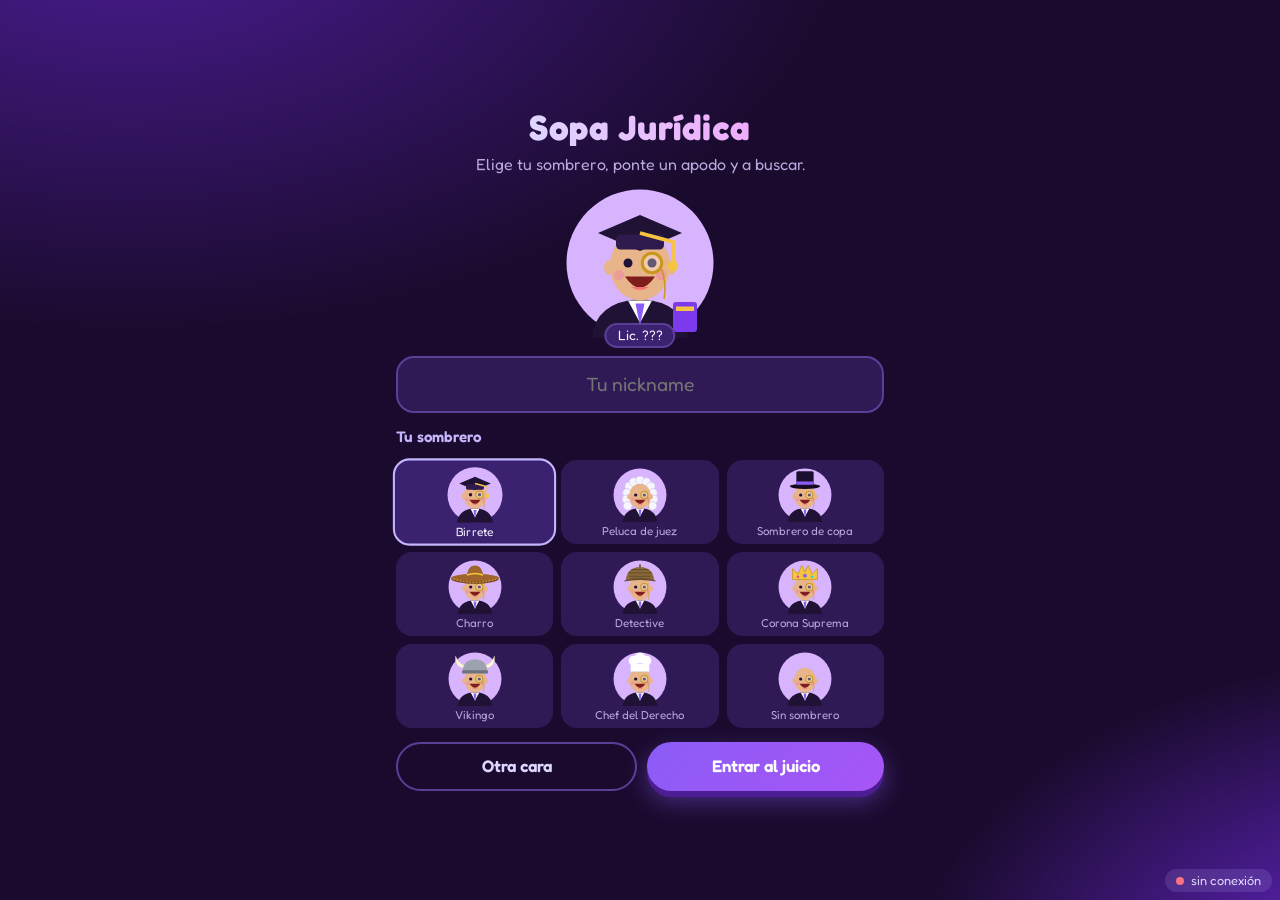
==== index.html @ 1018a644 "Add files via upload" ====
<!doctype html>
<html lang="es">
<head>
<meta charset="utf-8">
<meta name="viewport" content="width=device-width,initial-scale=1,maximum-scale=1,user-scalable=no">
<meta name="theme-color" content="#1A0B2E">
<title>Sopa Jurídica</title>
<link rel="preconnect" href="https://fonts.googleapis.com">
<link href="https://fonts.googleapis.com/css2?family=Fredoka:wght@400;500;600;700&display=swap" rel="stylesheet">
<link rel="stylesheet" href="style.css">
<style>
.screen{min-height:100dvh;display:none;flex-direction:column;align-items:center;padding:16px}
.screen.on{display:flex}
/* login */
#login{justify-content:center;gap:14px;max-width:520px;margin:0 auto}
#login h1{font-size:2.2rem;text-align:center;line-height:1.05}
#login .sub{color:var(--muted);text-align:center;margin-top:-6px}
.preview{position:relative;animation:bob 2.4s ease-in-out infinite}
.preview .badge{position:absolute;bottom:-6px;left:50%;transform:translateX(-50%);background:var(--card2);border:2px solid var(--line);padding:.15rem .7rem;border-radius:999px;font-size:.85rem;white-space:nowrap}
.field{width:100%;background:var(--card);border:2px solid var(--line);border-radius:18px;padding:.9rem 1.1rem;color:var(--txt);font-size:1.2rem;outline:none;text-align:center}
.field:focus{border-color:var(--lila)}
.label{align-self:flex-start;color:var(--lila);font-weight:600;font-size:.95rem}
.hats{display:grid;grid-template-columns:repeat(3,1fr);gap:8px;width:100%}
.hat{background:var(--card);border:2px solid transparent;border-radius:16px;padding:6px 4px 4px;color:var(--muted);font-size:.72rem;display:flex;flex-direction:column;align-items:center;gap:2px;transition:transform .15s}
.hat.sel{border-color:var(--lila);background:var(--card2);color:var(--txt);transform:scale(1.04)}
.row{display:flex;gap:10px;width:100%}
.row .btn{flex:1}
/* juego */
#game{padding:10px 10px 24px;gap:10px;max-width:560px;margin:0 auto}
.top{width:100%;display:flex;align-items:center;gap:10px;background:var(--card);border-radius:18px;padding:8px 12px}
.top .who{flex:1;min-width:0}
.top .nick{font-weight:600;white-space:nowrap;overflow:hidden;text-overflow:ellipsis}
.bar{height:8px;background:rgba(255,255,255,.1);border-radius:9px;overflow:hidden;margin-top:4px}
.bar i{display:block;height:100%;width:0;background:linear-gradient(90deg,var(--morado),var(--rosa));transition:width .5s}
.clock{font-variant-numeric:tabular-nums;font-weight:600;color:var(--lila2)}
.board{position:relative;width:100%;touch-action:none;user-select:none;-webkit-user-select:none;background:linear-gradient(160deg,#3B2270,#2A1250);border-radius:20px;padding:8px;box-shadow:inset 0 0 0 2px var(--line),0 12px 30px rgba(0,0,0,.35)}
.grid{display:grid;gap:3px}
.cell{aspect-ratio:1;display:flex;align-items:center;justify-content:center;font-weight:600;border-radius:8px;background:rgba(221,214,254,.08);color:var(--lila2);font-size:clamp(.85rem,4.3vw,1.5rem);transition:background .15s,transform .15s,color .15s}
.cell.sel{background:var(--lila);color:#2E1065;transform:scale(1.08)}
.cell.found{color:#fff}
.board.bad{animation:shake .45s}
.board.bad .cell.sel{background:var(--err);color:#fff}
.words{display:flex;flex-wrap:wrap;gap:8px;justify-content:center;width:100%}
.word{background:var(--card);border:2px solid var(--line);padding:.35rem .8rem;border-radius:999px;font-weight:600;letter-spacing:1px;transition:all .5s cubic-bezier(.3,1.6,.5,1)}
.word.got{text-decoration:line-through;opacity:.45;transform:scale(.88);border-color:var(--ok);background:rgba(52,211,153,.15)}
.word.flash{transform:scale(1.3);background:var(--ok);color:#06281c;opacity:1;text-decoration:none}
.toast{position:fixed;left:50%;top:42%;font-size:clamp(1.8rem,9vw,3.4rem);font-weight:700;width:92vw;text-align:center;line-height:1.05;pointer-events:none;z-index:50;text-shadow:0 4px 0 #4C1D95,0 0 30px rgba(240,171,252,.8);animation:floatUp 1.4s ease-out forwards}
.toast.bad{color:var(--err);text-shadow:0 4px 0 #4c0519}
.toast.good{color:#fff}
canvas#fx{position:fixed;inset:0;pointer-events:none;z-index:40}
#finish{position:fixed;inset:0;background:rgba(26,11,46,.88);display:none;align-items:center;justify-content:center;z-index:60;padding:16px;backdrop-filter:blur(4px)}
#finish.on{display:flex}
.fcard{background:var(--card);border:2px solid var(--line);border-radius:26px;padding:24px;text-align:center;max-width:380px;width:100%;animation:pop .6s}
.fcard h2{font-size:2rem;margin:8px 0}
.fcard p{color:var(--muted)}
.net{position:fixed;bottom:8px;right:8px;z-index:30}
</style>
</head>
<body>
<section id="login" class="screen on">
  <h1 class="title">Sopa Jurídica</h1>
  <p class="sub">Elige tu sombrero, ponte un apodo y a buscar.</p>
  <div class="preview"><div id="pv"></div><div class="badge" id="pvTitle">Lic.</div></div>
  <input id="nick" class="field" maxlength="16" placeholder="Tu nickname" autocomplete="off">
  <div class="label">Tu sombrero</div>
  <div class="hats" id="hats"></div>
  <div class="row">
    <button class="btn ghost" id="shuffle" type="button">Otra cara</button>
    <button class="btn" id="go" type="button">Entrar al juicio</button>
  </div>
</section>

<section id="game" class="screen">
  <div class="top">
    <div id="meAv"></div>
    <div class="who"><div class="nick" id="meNick"></div><div class="bar"><i id="prog"></i></div></div>
    <div class="clock" id="clock">0:00</div>
  </div>
  <div class="board" id="board"><div class="grid" id="grid"></div></div>
  <div class="words" id="words"></div>
</section>

<div id="finish"><div class="fcard">
  <div id="finAv"></div>
  <h2 class="title">¡Caso cerrado!</h2>
  <p id="finTxt"></p>
  <button class="btn" style="margin-top:16px" onclick="document.getElementById('finish').classList.remove('on')">Ver mi sopa</button>
</div></div>
<canvas id="fx"></canvas>
<div class="net pill"><span class="dot" id="netDot"></span><span id="netTxt">conectando</span></div>

<script src="mqtt.min.js"></script>
<script src="common.js"></script>
<script>
const $ = id => document.getElementById(id);
const GOOD = [['¡Bien hecho!','happy'],['¡Súper!','hype'],['¡Buen movimiento!','happy'],['¡Excelente!','hype'],['¡Objeción aceptada!','happy'],['¡Así se litiga!','hype'],['¡Genial!','hype'],['¡Impecable!','happy']];
const BAD = [['¡Ups!','sad'],['Objeción denegada','sad'],['Casi...','calm'],['Uy, no','sad'],['Inténtalo otra vez','calm']];

/* ---------- estado ---------- */
let me = SJ.store.get('me') || { id: 'p' + Math.random().toString(36).slice(2, 10) };
let look = me.look || SJ.randomLook(me.id + Date.now());
let config = null, puzzle = null, found = new Set(), startTime = 0, finished = false, timerId = null, client = null, joined = false;

/* ---------- login ---------- */
function renderPreview() {
  $('pv').innerHTML = SJ.avatarSVG(look, 150);
  $('pvTitle').textContent = look.title + ' ' + ($('nick').value.trim() || '???');
  $('hats').innerHTML = SJ.HATS.map(h => `<button type="button" class="hat ${h.id === look.hat ? 'sel' : ''}" data-h="${h.id}">${SJ.avatarSVG({ ...look, hat: h.id, prop: '' }, 54)}<span>${h.name}</span></button>`).join('');
}
$('hats').addEventListener('click', e => { const b = e.target.closest('.hat'); if (!b) return; look.hat = b.dataset.h; SJ.sfx.tick(); renderPreview(); });
$('shuffle').onclick = () => { const h = look.hat; look = SJ.randomLook(Math.random()); look.hat = h; SJ.sfx.tick(); renderPreview(); };
$('nick').addEventListener('input', () => { $('pvTitle').textContent = look.title + ' ' + ($('nick').value.trim() || '???'); });
if (me.nick) $('nick').value = me.nick;
renderPreview();

$('go').onclick = () => {
  const nick = $('nick').value.trim().replace(/\s+/g, ' ');
  if (nick.length < 2) { $('nick').focus(); $('nick').animate([{ transform: 'translateX(-8px)' }, { transform: 'translateX(8px)' }, { transform: 'none' }], 300); SJ.sfx.error(); return; }
  me.nick = nick; me.look = look; SJ.store.set('me', me);
  SJ.sfx.join(); SJ.say('¡Bienvenido, ' + nick + '!', 'happy');
  joined = true;
  $('login').classList.remove('on'); $('game').classList.add('on');
  $('meAv').innerHTML = SJ.avatarSVG(look, 46);
  $('meNick').textContent = look.title + ' ' + nick;
  if (!config) config = { round: 'default', words: SJ.DEFAULT_WORDS };
  startRound(true);
};

/* ---------- juego ---------- */
function startRound(resume) {
  const saved = SJ.store.get('progress');
  puzzle = SJ.buildPuzzle(config.words, me.id + '|' + me.nick + '|' + config.round);
  found = new Set(); finished = false; startTime = Date.now();
  if (resume && saved && saved.round === config.round && saved.nick === me.nick) {
    saved.found.forEach(w => puzzle.words.includes(w) && found.add(w));
    startTime = saved.start || startTime;
  }
  drawGrid(); drawWords(); updateProgress(); publish();
  clearInterval(timerId); timerId = setInterval(tickClock, 500); tickClock();
  if (found.size === puzzle.words.length) finished = true;
}
function tickClock() {
  if (finished) return;
  const s = Math.floor((Date.now() - startTime) / 1000);
  $('clock').textContent = Math.floor(s / 60) + ':' + String(s % 60).padStart(2, '0');
}
const HUES = [270, 300, 330, 200, 160, 40, 250, 285, 315, 190, 140, 20];
function drawGrid() {
  const g = $('grid');
  g.style.gridTemplateColumns = `repeat(${puzzle.size},1fr)`;
  let html = '';
  for (let r = 0; r < puzzle.size; r++) for (let c = 0; c < puzzle.size; c++) html += `<div class="cell" data-r="${r}" data-c="${c}">${puzzle.grid[r][c]}</div>`;
  g.innerHTML = html;
  puzzle.placed.forEach(p => { if (found.has(p.word)) paintFound(p); });
}
function cellEl(r, c) { return $('grid').children[r * puzzle.size + c]; }
function paintFound(p) {
  const hue = HUES[puzzle.words.indexOf(p.word) % HUES.length];
  p.cells.forEach(([r, c]) => { const el = cellEl(r, c); el.classList.add('found'); el.style.background = `hsl(${hue} 70% 55% / .85)`; });
}
function drawWords() {
  $('words').innerHTML = puzzle.words.map(w => `<span class="word ${found.has(w) ? 'got' : ''}" data-w="${w}">${w}</span>`).join('');
}
function updateProgress() { $('prog').style.width = (found.size / puzzle.words.length * 100) + '%'; }

/* ---------- arrastre ---------- */
let sel = null;
function cellFromPoint(x, y) {
  const rect = $('grid').getBoundingClientRect();
  const c = Math.floor((x - rect.left) / rect.width * puzzle.size);
  const r = Math.floor((y - rect.top) / rect.height * puzzle.size);
  if (r < 0 || c < 0 || r >= puzzle.size || c >= puzzle.size) return null;
  return [r, c];
}
function lineCells(a, b) {
  let dr = b[0] - a[0], dc = b[1] - a[1];
  const len = Math.max(Math.abs(dr), Math.abs(dc));
  if (len === 0) return [a];
  // ajusta a una de las 8 direcciones
  const ang = Math.atan2(dr, dc), step = Math.round(ang / (Math.PI / 4));
  const sr = Math.round(Math.sin(step * Math.PI / 4)), sc = Math.round(Math.cos(step * Math.PI / 4));
  const out = [];
  for (let i = 0; i <= len; i++) {
    const r = a[0] + sr * i, c = a[1] + sc * i;
    if (r < 0 || c < 0 || r >= puzzle.size || c >= puzzle.size) break;
    out.push([r, c]);
  }
  return out;
}
function showSel(cells) {
  document.querySelectorAll('.cell.sel').forEach(e => e.classList.remove('sel'));
  cells.forEach(([r, c]) => cellEl(r, c).classList.add('sel'));
}
const boardEl = $('board');
boardEl.addEventListener('pointerdown', e => {
  if (!puzzle) return;
  const cell = cellFromPoint(e.clientX, e.clientY); if (!cell) return;
  boardEl.setPointerCapture(e.pointerId);
  sel = { start: cell, cells: [cell] }; showSel(sel.cells); SJ.sfx.tick();
});
boardEl.addEventListener('pointermove', e => {
  if (!sel) return;
  const cell = cellFromPoint(e.clientX, e.clientY); if (!cell) return;
  const cells = lineCells(sel.start, cell);
  if (cells.length !== sel.cells.length) SJ.sfx.tick();
  sel.cells = cells; showSel(cells);
});
function endSel() {
  if (!sel) return;
  const cells = sel.cells; sel = null;
  if (cells.length < 2) { showSel([]); return; }
  const key = cells.map(([r, c]) => r + ',' + c).join('|');
  const keyRev = [...cells].reverse().map(([r, c]) => r + ',' + c).join('|');
  const hit = puzzle.placed.find(p => !found.has(p.word) && (p.cells.map(([r, c]) => r + ',' + c).join('|') === key || p.cells.map(([r, c]) => r + ',' + c).join('|') === keyRev));
  // también acepta la palabra si coincide el texto (por si aparece duplicada por azar)
  const text = cells.map(([r, c]) => puzzle.grid[r][c]).join('');
  const textHit = hit || puzzle.placed.find(p => !found.has(p.word) && (p.word === text || p.word === [...text].reverse().join('')));
  if (textHit) { onFound(textHit, cells); }
  else { onMiss(); }
}
boardEl.addEventListener('pointerup', endSel);
boardEl.addEventListener('pointercancel', () => { sel = null; showSel([]); });

function onFound(p, cells) {
  found.add(p.word);
  paintFound({ word: p.word, cells });
  showSel([]);
  const chip = document.querySelector(`.word[data-w="${p.word}"]`);
  chip.classList.add('flash'); setTimeout(() => { chip.classList.remove('flash'); chip.classList.add('got'); }, 650);
  updateProgress();
  const done = found.size === puzzle.words.length;
  const [txt, mood] = done ? ['¡Caso cerrado!', 'hype'] : GOOD[Math.floor(Math.random() * GOOD.length)];
  toast(txt, 'good'); SJ.sfx.success(); SJ.say(txt, mood);
  const rect = cellEl(cells[Math.floor(cells.length / 2)][0], cells[Math.floor(cells.length / 2)][1]).getBoundingClientRect();
  burst(rect.left + rect.width / 2, rect.top + rect.height / 2, done ? 160 : 50);
  if (navigator.vibrate) try { navigator.vibrate(40); } catch (e) {}
  saveProgress();
  if (done) finish(); else publish();
}
function onMiss() {
  boardEl.classList.remove('bad'); void boardEl.offsetWidth; boardEl.classList.add('bad');
  const [txt, mood] = BAD[Math.floor(Math.random() * BAD.length)];
  toast(txt, 'bad'); SJ.sfx.error(); SJ.say(txt, mood);
  if (navigator.vibrate) try { navigator.vibrate([60, 40, 60]); } catch (e) {}
  setTimeout(() => { boardEl.classList.remove('bad'); showSel([]); }, 450);
}
function finish() {
  finished = true;
  const secs = Math.floor((Date.now() - startTime) / 1000);
  me.time = secs; publish();
  setTimeout(() => {
    SJ.sfx.win();
    $('finAv').innerHTML = SJ.avatarSVG(look, 120);
    $('finTxt').textContent = `${look.title} ${me.nick}, encontraste las ${puzzle.words.length} palabras en ${Math.floor(secs / 60)}:${String(secs % 60).padStart(2, '0')}. Mira el tablero.`;
    $('finish').classList.add('on');
    for (let i = 0; i < 4; i++) setTimeout(() => burst(innerWidth * Math.random(), innerHeight * .4 * Math.random(), 90), i * 300);
  }, 900);
}
function saveProgress() { SJ.store.set('progress', { round: config.round, nick: me.nick, found: [...found], start: startTime }); }

/* ---------- efectos ---------- */
function toast(t, kind) {
  document.querySelectorAll('.toast').forEach(e => e.remove());
  const d = document.createElement('div'); d.className = 'toast ' + kind; d.textContent = t;
  document.body.appendChild(d); setTimeout(() => d.remove(), 1500);
}
const fx = $('fx'), fctx = fx.getContext('2d'); let parts = [];
function sizeFx() { fx.width = innerWidth * devicePixelRatio; fx.height = innerHeight * devicePixelRatio; fctx.setTransform(devicePixelRatio, 0, 0, devicePixelRatio, 0, 0); }
addEventListener('resize', sizeFx); sizeFx();
const COLS = ['#C4B5FD', '#F0ABFC', '#8B5CF6', '#F5C542', '#FFFFFF', '#A78BFA', '#34D399'];
function burst(x, y, n) {
  for (let i = 0; i < n; i++) {
    const a = Math.random() * Math.PI * 2, s = 3 + Math.random() * 7;
    parts.push({ x, y, vx: Math.cos(a) * s, vy: Math.sin(a) * s - 4, life: 60 + Math.random() * 40, c: COLS[i % COLS.length], w: 4 + Math.random() * 6, rot: Math.random() * 6 });
  }
  if (parts.length === n) requestAnimationFrame(loop);
}
function loop() {
  fctx.clearRect(0, 0, innerWidth, innerHeight);
  parts = parts.filter(p => p.life > 0);
  parts.forEach(p => { p.x += p.vx; p.y += p.vy; p.vy += .25; p.vx *= .98; p.life--; p.rot += .2; fctx.save(); fctx.globalAlpha = Math.min(1, p.life / 30); fctx.translate(p.x, p.y); fctx.rotate(p.rot); fctx.fillStyle = p.c; fctx.fillRect(-p.w / 2, -p.w / 4, p.w, p.w / 2); fctx.restore(); });
  if (parts.length) requestAnimationFrame(loop);
}

/* ---------- tiempo real ---------- */
function publish() {
  if (!client || !client.connected || !joined || !puzzle) return;
  const data = { id: me.id, nick: me.nick, look, found: found.size, total: puzzle.words.length, done: finished, time: finished ? me.time : null, start: startTime, round: config.round, ts: Date.now() };
  client.publish(SJ.BASE + '/p/' + me.id, JSON.stringify(data), { retain: true, qos: 1 });
}
function setNet(s) { $('netDot').className = 'dot ' + s; $('netTxt').textContent = { online: 'en vivo', reconnect: 'reconectando', offline: 'sin conexión', error: 'error de red' }[s] || s; if (s === 'online') publish(); }
client = SJ.connect((topic, data) => {
  if (topic === 'config' && data && data.words && data.words.length) {
    const changed = !config || config.round !== data.round;
    config = data;
    if (joined && changed) {
      if (puzzle) { toast('¡Nueva ronda!', 'good'); SJ.say('¡Nueva ronda!', 'hype'); $('finish').classList.remove('on'); }
      startRound(true);
    }
  }
}, setNet);
client.on('connect', () => client.subscribe(SJ.BASE + '/config', { qos: 1 }));
</script>
</body>
</html>
---- style.css ----
:root{
  --bg:#1A0B2E;--bg2:#2A1250;--card:#2F1A55;--card2:#3B2270;--line:#5B3E96;
  --lila:#C4B5FD;--lila2:#DDD6FE;--morado:#8B5CF6;--morado2:#7C3AED;--rosa:#F0ABFC;
  --txt:#F5F3FF;--muted:#B8A9DE;--ok:#34D399;--err:#FB7185;--oro:#F5C542;
}
*{box-sizing:border-box;margin:0;padding:0}
html,body{height:100%}
body{font-family:'Fredoka',system-ui,sans-serif;color:var(--txt);
  background:radial-gradient(1200px 700px at 10% -10%,#4C1D95 0%,transparent 60%),radial-gradient(900px 600px at 110% 110%,#6D28D9 0%,transparent 55%),var(--bg);
  background-attachment:fixed;-webkit-tap-highlight-color:transparent;overflow-x:hidden}
button{font-family:inherit;cursor:pointer;border:0}
input,textarea{font-family:inherit}
.btn{background:linear-gradient(135deg,var(--morado),#A855F7);color:#fff;font-weight:600;font-size:1.05rem;padding:.8rem 1.4rem;border-radius:999px;box-shadow:0 6px 0 #4C1D95,0 10px 24px rgba(139,92,246,.45);transition:transform .1s,box-shadow .1s}
.btn:active{transform:translateY(4px);box-shadow:0 2px 0 #4C1D95}
.btn.ghost{background:transparent;border:2px solid var(--line);box-shadow:none;color:var(--lila2)}
.btn:disabled{opacity:.5}
.pill{display:inline-flex;align-items:center;gap:.4rem;font-size:.8rem;padding:.25rem .7rem;border-radius:999px;background:rgba(196,181,253,.15);color:var(--lila2)}
.dot{width:8px;height:8px;border-radius:50%;background:var(--muted)}
.dot.online{background:var(--ok);box-shadow:0 0 8px var(--ok)}
.dot.offline,.dot.error{background:var(--err)}
.title{font-weight:700;letter-spacing:.5px;background:linear-gradient(90deg,var(--lila2),var(--rosa));-webkit-background-clip:text;background-clip:text;color:transparent}
@keyframes pop{0%{transform:scale(.3);opacity:0}60%{transform:scale(1.15);opacity:1}100%{transform:scale(1)}}
@keyframes shake{0%,100%{transform:translateX(0)}20%{transform:translateX(-10px)}40%{transform:translateX(9px)}60%{transform:translateX(-6px)}80%{transform:translateX(4px)}}
@keyframes floatUp{0%{transform:translate(-50%,-30%) scale(.4) rotate(-8deg);opacity:0}25%{transform:translate(-50%,-50%) scale(1.15) rotate(3deg);opacity:1}70%{transform:translate(-50%,-55%) scale(1) rotate(0);opacity:1}100%{transform:translate(-50%,-120%) scale(.9);opacity:0}}
@keyframes bob{0%,100%{transform:translateY(0)}50%{transform:translateY(-6px)}}
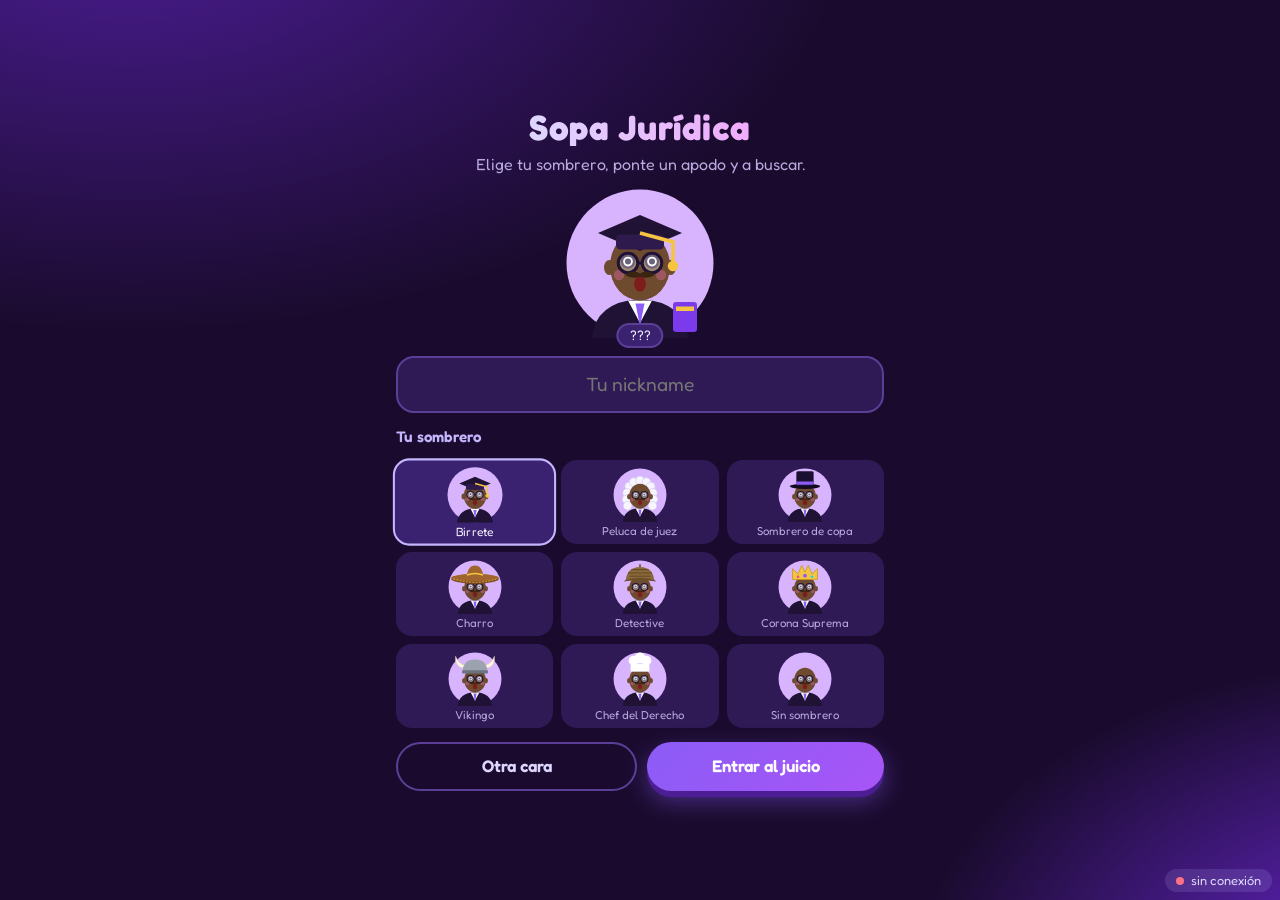
==== commit fe9a7e09: "Add files via upload" ====
--- a/index.html
+++ b/index.html
@@ -16,7 +16,7 @@
 #login h1{font-size:2.2rem;text-align:center;line-height:1.05}
 #login .sub{color:var(--muted);text-align:center;margin-top:-6px}
 .preview{position:relative;animation:bob 2.4s ease-in-out infinite}
-.preview .badge{position:absolute;bottom:-6px;left:50%;transform:translateX(-50%);background:var(--card2);border:2px solid var(--line);padding:.15rem .7rem;border-radius:999px;font-size:.85rem;white-space:nowrap}
+.preview .badge{position:absolute;bottom:-6px;left:50%;transform:translateX(-50%);background:var(--card2);border:2px solid var(--line);padding:.15rem .7rem;border-radius:999px;font-size:.85rem;max-width:80vw;width:max-content;text-align:center;overflow-wrap:anywhere}
 .field{width:100%;background:var(--card);border:2px solid var(--line);border-radius:18px;padding:.9rem 1.1rem;color:var(--txt);font-size:1.2rem;outline:none;text-align:center}
 .field:focus{border-color:var(--lila)}
 .label{align-self:flex-start;color:var(--lila);font-weight:600;font-size:.95rem}
@@ -54,14 +54,25 @@
 .fcard h2{font-size:2rem;margin:8px 0}
 .fcard p{color:var(--muted)}
 .net{position:fixed;bottom:8px;right:8px;z-index:30}
+.top .nick{white-space:normal;overflow-wrap:anywhere;line-height:1.1;font-size:.95rem}
+.side{display:flex;flex-direction:column;align-items:flex-end;gap:2px}
+.rankp{font-size:.8rem;font-weight:700;color:var(--oro)}
+.ib{width:38px;height:38px;border-radius:50%;background:var(--card2);color:var(--lila2);font-size:1.2rem;flex:none}
+.ib.on{background:var(--morado);color:#fff;box-shadow:0 0 12px var(--morado)}
+.ticker{width:100%;min-height:26px;text-align:center;font-weight:600;color:var(--oro);font-size:1rem;transition:opacity .4s}
+.ticker.show{animation:pop .5s}
+#resetBox{position:fixed;inset:0;background:rgba(26,11,46,.88);display:none;align-items:center;justify-content:center;z-index:70;padding:16px;backdrop-filter:blur(4px)}
+#resetBox.on{display:flex}
+.board.onfire{box-shadow:inset 0 0 0 3px #FB923C,0 0 25px #F97316,0 0 60px rgba(239,68,68,.6);animation:fireGlow .35s infinite alternate}
+@keyframes fireGlow{from{box-shadow:inset 0 0 0 3px #FB923C,0 0 20px #F97316,0 -10px 50px rgba(239,68,68,.5)}to{box-shadow:inset 0 0 0 3px #FDE047,0 0 35px #FB923C,0 -18px 70px rgba(239,68,68,.75)}}
 </style>
 </head>
 <body>
 <section id="login" class="screen on">
   <h1 class="title">Sopa Jurídica</h1>
   <p class="sub">Elige tu sombrero, ponte un apodo y a buscar.</p>
-  <div class="preview"><div id="pv"></div><div class="badge" id="pvTitle">Lic.</div></div>
-  <input id="nick" class="field" maxlength="16" placeholder="Tu nickname" autocomplete="off">
+  <div class="preview"><div id="pv"></div><div class="badge" id="pvTitle">???</div></div>
+  <input id="nick" class="field" maxlength="50" placeholder="Tu nickname" autocomplete="off">
   <div class="label">Tu sombrero</div>
   <div class="hats" id="hats"></div>
   <div class="row">
@@ -74,8 +85,11 @@
   <div class="top">
     <div id="meAv"></div>
     <div class="who"><div class="nick" id="meNick"></div><div class="bar"><i id="prog"></i></div></div>
-    <div class="clock" id="clock">0:00</div>
+    <div class="side"><div class="clock" id="clock">0:00</div><div class="rankp" id="rankp"></div></div>
+    <button class="ib" id="musBtn" title="Música">&#9835;</button>
+    <button class="ib" id="rstBtn" title="Reiniciar">&#8635;</button>
   </div>
+  <div class="ticker" id="ticker"></div>
   <div class="board" id="board"><div class="grid" id="grid"></div></div>
   <div class="words" id="words"></div>
 </section>
@@ -84,7 +98,16 @@
   <div id="finAv"></div>
   <h2 class="title">¡Caso cerrado!</h2>
   <p id="finTxt"></p>
-  <button class="btn" style="margin-top:16px" onclick="document.getElementById('finish').classList.remove('on')">Ver mi sopa</button>
+  <div class="row" style="margin-top:16px"><button class="btn ghost" onclick="document.getElementById('finish').classList.remove('on')">Ver mi sopa</button><button class="btn" onclick="openReset()">Reiniciar</button></div>
+</div></div>
+<div id="resetBox"><div class="fcard">
+  <h2 class="title">Reiniciar</h2>
+  <p>¿Qué quieres hacer?</p>
+  <div style="display:flex;flex-direction:column;gap:10px;margin-top:16px">
+    <button class="btn" id="rsAgain">Empezar mi sopa de nuevo</button>
+    <button class="btn ghost" id="rsProfile">Cambiar nombre o sombrero</button>
+    <button class="btn ghost" id="rsCancel">Cancelar</button>
+  </div>
 </div></div>
 <canvas id="fx"></canvas>
 <div class="net pill"><span class="dot" id="netDot"></span><span id="netTxt">conectando</span></div>
@@ -93,7 +116,7 @@
 <script src="common.js"></script>
 <script>
 const $ = id => document.getElementById(id);
-const GOOD = [['¡Bien hecho!','happy'],['¡Súper!','hype'],['¡Buen movimiento!','happy'],['¡Excelente!','hype'],['¡Objeción aceptada!','happy'],['¡Así se litiga!','hype'],['¡Genial!','hype'],['¡Impecable!','happy']];
+const GOOD = [['¡Bien hecho!','happy'],['¡Súper!','hype'],['¡Buen movimiento!','happy'],['¡Sublime!','hype'],['¡Objeción aceptada!','happy'],['¡Así se litiga!','hype'],['¡Ha lugar!','hype'],['¡Impecable!','happy'],['¡Jurisprudencia pura!','hype'],['¡Con todo el peso de la ley!','hype'],['¡Argumento irrefutable!','happy']];
 const BAD = [['¡Ups!','sad'],['Objeción denegada','sad'],['Casi...','calm'],['Uy, no','sad'],['Inténtalo otra vez','calm']];
 
 /* ---------- estado ---------- */
@@ -104,12 +127,12 @@
 /* ---------- login ---------- */
 function renderPreview() {
   $('pv').innerHTML = SJ.avatarSVG(look, 150);
-  $('pvTitle').textContent = look.title + ' ' + ($('nick').value.trim() || '???');
+  $('pvTitle').textContent = $('nick').value.trim() || '???';
   $('hats').innerHTML = SJ.HATS.map(h => `<button type="button" class="hat ${h.id === look.hat ? 'sel' : ''}" data-h="${h.id}">${SJ.avatarSVG({ ...look, hat: h.id, prop: '' }, 54)}<span>${h.name}</span></button>`).join('');
 }
 $('hats').addEventListener('click', e => { const b = e.target.closest('.hat'); if (!b) return; look.hat = b.dataset.h; SJ.sfx.tick(); renderPreview(); });
 $('shuffle').onclick = () => { const h = look.hat; look = SJ.randomLook(Math.random()); look.hat = h; SJ.sfx.tick(); renderPreview(); };
-$('nick').addEventListener('input', () => { $('pvTitle').textContent = look.title + ' ' + ($('nick').value.trim() || '???'); });
+$('nick').addEventListener('input', () => { $('pvTitle').textContent = $('nick').value.trim() || '???'; });
 if (me.nick) $('nick').value = me.nick;
 renderPreview();
 
@@ -121,7 +144,7 @@
   joined = true;
   $('login').classList.remove('on'); $('game').classList.add('on');
   $('meAv').innerHTML = SJ.avatarSVG(look, 46);
-  $('meNick').textContent = look.title + ' ' + nick;
+  $('meNick').textContent = nick;
   if (!config) config = { round: 'default', words: SJ.DEFAULT_WORDS };
   startRound(true);
 };
@@ -129,11 +152,11 @@
 /* ---------- juego ---------- */
 function startRound(resume) {
   const saved = SJ.store.get('progress');
-  puzzle = SJ.buildPuzzle(config.words, me.id + '|' + me.nick + '|' + config.round);
-  found = new Set(); finished = false; startTime = Date.now();
-  if (resume && saved && saved.round === config.round && saved.nick === me.nick) {
+  puzzle = SJ.buildPuzzle(config.words, me.id + '|' + me.nick + '|' + config.round + '|' + (me.tries || 0));
+  found = new Set(); finished = false; startTime = Date.now(); finds = []; lastFind = 0;
+  if (resume && saved && saved.round === config.round && saved.nick === me.nick && (saved.tries || 0) === (me.tries || 0)) {
     saved.found.forEach(w => puzzle.words.includes(w) && found.add(w));
-    startTime = saved.start || startTime;
+    startTime = saved.start || startTime; lastFind = saved.lf || 0;
   }
   drawGrid(); drawWords(); updateProgress(); publish();
   clearInterval(timerId); timerId = setInterval(tickClock, 500); tickClock();
@@ -222,7 +245,7 @@
 boardEl.addEventListener('pointercancel', () => { sel = null; showSel([]); });
 
 function onFound(p, cells) {
-  found.add(p.word);
+  found.add(p.word); lastFind = Date.now(); finds.push(lastFind);
   paintFound({ word: p.word, cells });
   showSel([]);
   const chip = document.querySelector(`.word[data-w="${p.word}"]`);
@@ -236,6 +259,9 @@
   if (navigator.vibrate) try { navigator.vibrate(40); } catch (e) {}
   saveProgress();
   if (done) finish(); else publish();
+  const recent = finds.filter(t => Date.now() - t < 30000).length;
+  if (!done && recent >= 3) { boardEl.classList.add('onfire'); clearTimeout(fireT); fireT = setTimeout(() => boardEl.classList.remove('onfire'), 8000); later(() => { ticker('¡Estás arrasando!'); SJ.sayQ('¡Estás arrasando!', 'hype', 2); }, 1300); }
+  later(rankEvents, 1500);
 }
 function onMiss() {
   boardEl.classList.remove('bad'); void boardEl.offsetWidth; boardEl.classList.add('bad');
@@ -251,12 +277,12 @@
   setTimeout(() => {
     SJ.sfx.win();
     $('finAv').innerHTML = SJ.avatarSVG(look, 120);
-    $('finTxt').textContent = `${look.title} ${me.nick}, encontraste las ${puzzle.words.length} palabras en ${Math.floor(secs / 60)}:${String(secs % 60).padStart(2, '0')}. Mira el tablero.`;
+    $('finTxt').textContent = `${me.nick}, encontraste las ${puzzle.words.length} palabras en ${Math.floor(secs / 60)}:${String(secs % 60).padStart(2, '0')}. Mira el tablero.`;
     $('finish').classList.add('on');
     for (let i = 0; i < 4; i++) setTimeout(() => burst(innerWidth * Math.random(), innerHeight * .4 * Math.random(), 90), i * 300);
   }, 900);
 }
-function saveProgress() { SJ.store.set('progress', { round: config.round, nick: me.nick, found: [...found], start: startTime }); }
+function saveProgress() { SJ.store.set('progress', { round: config.round, nick: me.nick, found: [...found], start: startTime, tries: me.tries || 0, lf: lastFind }); }
 
 /* ---------- efectos ---------- */
 function toast(t, kind) {
@@ -282,14 +308,74 @@
   if (parts.length) requestAnimationFrame(loop);
 }
 
+/* ---------- rivales y ranking ---------- */
+let others = {}, finds = [], lastFind = 0, fireT = null, prevRank = null, lastClose = 0, tickT = null;
+function later(fn, ms) { setTimeout(fn, ms); }
+function ticker(t) { const el = $('ticker'); el.textContent = t; el.classList.remove('show'); void el.offsetWidth; el.classList.add('show'); clearTimeout(tickT); tickT = setTimeout(() => el.textContent = '', 4500); }
+function standings() {
+  const list = Object.values(others).filter(p => p.round === config.round && p.id !== me.id);
+  if (puzzle) list.push({ id: me.id, nick: me.nick, found: found.size, done: finished, time: me.time, lf: lastFind, ts: lastFind || startTime });
+  return SJ.rank(list);
+}
+function rankEvents(passer) {
+  if (!joined || !puzzle) return;
+  const st = standings(), i = st.findIndex(p => p.id === me.id), n = st.length;
+  $('rankp').textContent = n > 1 ? `#${i + 1} de ${n}` : '';
+  if (prevRank !== null && n > 1) {
+    if (i < prevRank && !passer) {
+      const beaten = st[i + 1];
+      if (i === 0) { ticker('¡Vas en primer lugar!'); SJ.sayQ('¡Vas en primer lugar! Que conste en actas.', 'hype', 2); }
+      else if (beaten) { ticker('¡Rebasaste a ' + beaten.nick + '!'); SJ.sayQ('¡Rebasaste a ' + beaten.nick + '! Apelación aceptada.', 'hype', 1); }
+    } else if (i > prevRank && passer && !finished) {
+      ticker('¡' + passer.nick + ' te rebasó! ¡Apela!'); SJ.sayQ('¡Te rebasaron! ¡Apela!', 'calm', 1);
+    } else if (i === 0 && st[1] && !finished && st[0].found - st[1].found <= 1 && st[1].found > 0 && Date.now() - lastClose > 15000) {
+      lastClose = Date.now(); ticker('¡Casi te alcanzan!'); SJ.sayQ('¡Casi te alcanzan!', 'hype', 1);
+    }
+  }
+  prevRank = i;
+}
+function openReset() { $('finish').classList.remove('on'); $('resetBox').classList.add('on'); }
+$('rstBtn').onclick = openReset;
+$('rsCancel').onclick = () => $('resetBox').classList.remove('on');
+$('rsAgain').onclick = () => {
+  $('resetBox').classList.remove('on');
+  me.tries = (me.tries || 0) + 1; me.time = null; SJ.store.set('me', me); SJ.store.set('progress', null);
+  prevRank = null; boardEl.classList.remove('onfire');
+  startRound(false); toast('¡Nuevo juicio!', 'good'); SJ.sfx.join(); SJ.say('¡Nuevo juicio! A darle.', 'hype');
+};
+$('rsProfile').onclick = () => {
+  $('resetBox').classList.remove('on');
+  if (client && client.connected) client.publish(SJ.BASE + '/p/' + me.id, '', { retain: true, qos: 1 });
+  joined = false; puzzle = null; clearInterval(timerId); SJ.store.set('progress', null);
+  me.tries = 0; me.time = null; prevRank = null;
+  $('game').classList.remove('on'); $('login').classList.add('on'); renderPreview();
+};
+$('musBtn').onclick = () => {
+  if (SJ.music.on) { SJ.musicStop(); $('musBtn').classList.remove('on'); }
+  else { SJ.musicPlay(['korobeiniki', 'galope', 'montana'][Math.floor(Math.random() * 3)]); $('musBtn').classList.add('on'); }
+};
+
 /* ---------- tiempo real ---------- */
 function publish() {
   if (!client || !client.connected || !joined || !puzzle) return;
-  const data = { id: me.id, nick: me.nick, look, found: found.size, total: puzzle.words.length, done: finished, time: finished ? me.time : null, start: startTime, round: config.round, ts: Date.now() };
+  const data = { id: me.id, nick: me.nick, look, lf: lastFind, found: found.size, total: puzzle.words.length, done: finished, time: finished ? me.time : null, start: startTime, round: config.round, ts: Date.now() };
   client.publish(SJ.BASE + '/p/' + me.id, JSON.stringify(data), { retain: true, qos: 1 });
 }
 function setNet(s) { $('netDot').className = 'dot ' + s; $('netTxt').textContent = { online: 'en vivo', reconnect: 'reconectando', offline: 'sin conexión', error: 'error de red' }[s] || s; if (s === 'online') publish(); }
 client = SJ.connect((topic, data) => {
+  if (topic.startsWith('p/')) {
+    const id = topic.slice(2);
+    if (id === me.id) return;
+    const prev = others[id];
+    if (!data) { delete others[id]; return; }
+    others[id] = data;
+    if (joined && config && data.round === config.round && (!prev || data.found > prev.found)) {
+      const st = standings(), mine = st.findIndex(p => p.id === me.id), theirs = st.findIndex(p => p.id === id);
+      rankEvents(theirs < mine && prevRank !== null && theirs <= prevRank ? data : null);
+      if (data.done && !(prev && prev.done)) ticker(data.nick + ' cerró su caso');
+    }
+    return;
+  }
   if (topic === 'config' && data && data.words && data.words.length) {
     const changed = !config || config.round !== data.round;
     config = data;
@@ -299,7 +385,7 @@
     }
   }
 }, setNet);
-client.on('connect', () => client.subscribe(SJ.BASE + '/config', { qos: 1 }));
+client.on('connect', () => client.subscribe([SJ.BASE + '/config', SJ.BASE + '/p/+'], { qos: 1 }));
 </script>
 </body>
 </html>
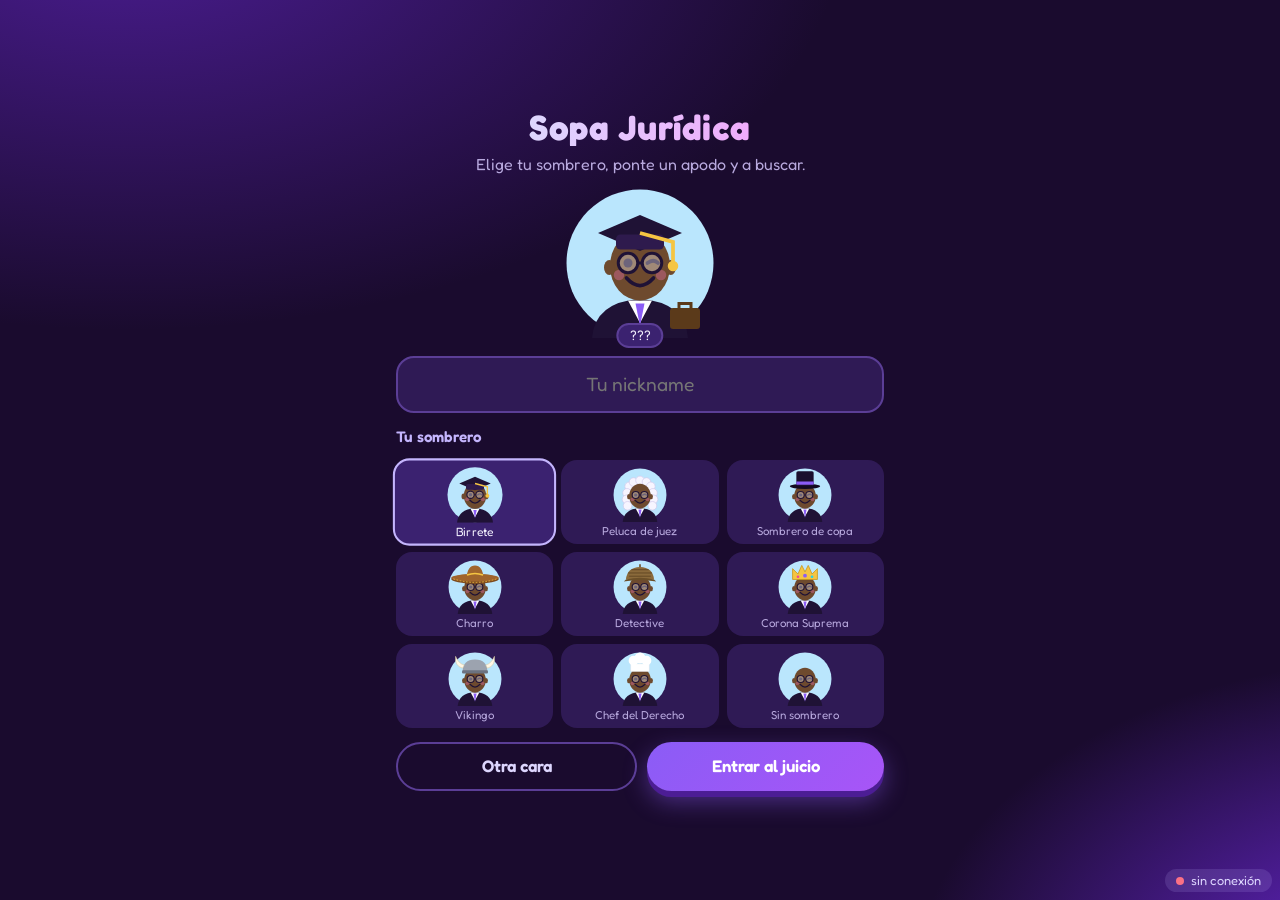
==== commit 1352a991: "Add files via upload" ====
--- a/index.html
+++ b/index.html
@@ -61,6 +61,28 @@
 .ib.on{background:var(--morado);color:#fff;box-shadow:0 0 12px var(--morado)}
 .ticker{width:100%;min-height:26px;text-align:center;font-weight:600;color:var(--oro);font-size:1rem;transition:opacity .4s}
 .ticker.show{animation:pop .5s}
+#wait{position:fixed;inset:0;z-index:62;display:none;align-items:center;justify-content:center;padding:16px;background:radial-gradient(800px 500px at 50% 20%,#5B21B6 0%,transparent 70%),#1A0B2E}
+#wait.on{display:flex}
+.wbox{width:100%;max-width:440px;text-align:center;display:flex;flex-direction:column;align-items:center;gap:10px}
+.wtitle{font-size:2rem;font-weight:700}
+.wav{animation:bob 1.8s ease-in-out infinite}
+.wname{font-weight:600;font-size:1.15rem;overflow-wrap:anywhere}
+.gavel .hammer{transform-origin:59px 48px;animation:strike 1.1s ease-in-out infinite}
+@keyframes strike{0%,60%,100%{transform:rotate(0)}30%{transform:rotate(-28deg)}45%{transform:rotate(6deg)}}
+.wmsg{color:var(--lila2);font-size:1.05rem}
+.dots i{animation:blink 1.2s infinite;font-style:normal}.dots i:nth-child(2){animation-delay:.2s}.dots i:nth-child(3){animation-delay:.4s}
+@keyframes blink{0%,100%{opacity:.2}50%{opacity:1}}
+.wcount{font-weight:700;color:var(--oro)}
+.wlist{display:flex;flex-wrap:wrap;justify-content:center;gap:4px;max-height:150px;overflow:hidden}
+.wlist svg{animation:pop .5s}
+.wtip{min-height:3em;color:var(--muted);font-size:.95rem;padding:10px 14px;background:rgba(196,181,253,.08);border-radius:14px;width:100%;transition:opacity .4s}
+#cd{position:fixed;inset:0;z-index:85;display:none;align-items:center;justify-content:center;background:rgba(26,11,46,.82);pointer-events:none}
+#cd.on{display:flex}
+#cdTxt{font-size:clamp(4rem,30vw,11rem);font-weight:700;color:#fff;text-shadow:0 8px 0 #4C1D95,0 0 60px rgba(240,171,252,.9);text-align:center;line-height:1}
+#cdTxt.small{font-size:clamp(2.6rem,14vw,6rem)}
+#cdTxt.go{color:#FDE047;text-shadow:0 8px 0 #7C2D12,0 0 60px #F97316}
+#cdTxt.anim{animation:cdPop .9s cubic-bezier(.2,1.6,.4,1)}
+@keyframes cdPop{0%{transform:scale(2.6);opacity:0}35%{transform:scale(.9);opacity:1}55%{transform:scale(1.05)}100%{transform:scale(1)}}
 #resetBox{position:fixed;inset:0;background:rgba(26,11,46,.88);display:none;align-items:center;justify-content:center;z-index:70;padding:16px;backdrop-filter:blur(4px)}
 #resetBox.on{display:flex}
 .board.onfire{box-shadow:inset 0 0 0 3px #FB923C,0 0 25px #F97316,0 0 60px rgba(239,68,68,.6);animation:fireGlow .35s infinite alternate}
@@ -109,6 +131,17 @@
     <button class="btn ghost" id="rsCancel">Cancelar</button>
   </div>
 </div></div>
+<div id="wait"><div class="wbox">
+  <div class="wtitle title">Sala de espera</div>
+  <div class="wav" id="wAv"></div>
+  <div class="wname" id="wName"></div>
+  <div class="gavel"><svg viewBox="0 0 120 70" width="120" height="70"><rect x="20" y="58" width="80" height="10" rx="3" fill="#7C3AED"/><g class="hammer"><rect x="56" y="10" width="6" height="40" rx="2" fill="#A0652C" transform="rotate(-35 59 48)"/><rect x="36" y="4" width="34" height="16" rx="4" fill="#C4B5FD" transform="rotate(-35 59 48)"/></g></svg></div>
+  <div class="wmsg">Esperando a que el juez dé inicio<span class="dots"><i>.</i><i>.</i><i>.</i></span></div>
+  <div class="wcount" id="wCount"></div>
+  <div class="wlist" id="wList"></div>
+  <div class="wtip" id="wTip"></div>
+</div></div>
+<div id="cd"><div id="cdTxt"></div></div>
 <canvas id="fx"></canvas>
 <div class="net pill"><span class="dot" id="netDot"></span><span id="netTxt">conectando</span></div>
 
@@ -146,21 +179,67 @@
   $('meAv').innerHTML = SJ.avatarSVG(look, 46);
   $('meNick').textContent = nick;
   if (!config) config = { round: 'default', words: SJ.DEFAULT_WORDS };
-  startRound(true);
+  startRound(true, true);
 };
 
+/* ---------- sala de espera y cuenta regresiva ---------- */
+let playing = false, resumed = false, stopCd = null, tipT = null;
+const TIPS = ['Tip: las palabras pueden ir al revés y en diagonal.', 'Tip: desliza sin levantar el dedo hasta la última letra.', 'Tip: si te pasas de la palabra, cuenta como error.', 'Dato: el juicio de amparo nació en México en el siglo XIX.', 'Dato: la Constitución mexicana vigente es de 1917.', 'Dato: un notario da fe pública de actos y contratos.', 'Tip: busca primero las letras raras como J, Z o Q.', 'Dato: "sentencia" viene del latín sententia, opinión.'];
+function showWaiting() {
+  $('wait').classList.add('on');
+  $('wAv').innerHTML = SJ.avatarSVG(look, 130);
+  $('wName').textContent = me.nick;
+  updateLobby();
+  let k = Math.floor(Math.random() * TIPS.length);
+  const tip = () => { $('wTip').textContent = TIPS[k++ % TIPS.length]; };
+  tip(); clearInterval(tipT); tipT = setInterval(tip, 5000);
+}
+function hideWaiting() { $('wait').classList.remove('on'); clearInterval(tipT); }
+function updateLobby() {
+  if (!$('wait').classList.contains('on') || !config) return;
+  const list = Object.values(others).filter(p => p.round === config.round).slice(0, 40);
+  $('wCount').textContent = (list.length + 1) + ' en la sala';
+  $('wList').innerHTML = list.map(p => SJ.avatarSVG(p.look, 34)).join('');
+}
+function applyState(retained) {
+  if (!joined || !puzzle) return;
+  const st = config.state || 'playing';
+  if (stopCd) { stopCd(); stopCd = null; }
+  if (st === 'lobby') {
+    playing = false; clearInterval(timerId); $('clock').textContent = '0:00';
+    $('cd').classList.remove('on'); showWaiting(); return;
+  }
+  let remaining = 0;
+  if (st === 'countdown') remaining = retained ? Math.max(0, Math.min(SJ.CD_MS, config.startAt - Date.now())) : SJ.CD_MS;
+  if (remaining < 300 || resumed) { hideWaiting(); beginPlay(); return; }
+  showWaiting();
+  stopCd = SJ.countdown(remaining, (txt, go) => {
+    hideWaiting(); $('cd').classList.add('on');
+    const el = $('cdTxt'); el.textContent = txt; el.className = (txt.length > 2 ? 'small ' : '') + (go ? 'go ' : '');
+    void el.offsetWidth; el.classList.add('anim');
+  }, () => { beginPlay(); setTimeout(() => $('cd').classList.remove('on'), 800); burst(innerWidth / 2, innerHeight / 2, 120); });
+}
+function beginPlay() {
+  if (playing) return;
+  playing = true;
+  if (!resumed) startTime = Date.now();
+  clearInterval(timerId); timerId = setInterval(tickClock, 500); tickClock();
+  publish();
+}
+
 /* ---------- juego ---------- */
-function startRound(resume) {
+function startRound(resume, retained) {
   const saved = SJ.store.get('progress');
   puzzle = SJ.buildPuzzle(config.words, me.id + '|' + me.nick + '|' + config.round + '|' + (me.tries || 0));
-  found = new Set(); finished = false; startTime = Date.now(); finds = []; lastFind = 0;
+  found = new Set(); finished = false; startTime = Date.now(); finds = []; lastFind = 0; resumed = false; playing = false;
   if (resume && saved && saved.round === config.round && saved.nick === me.nick && (saved.tries || 0) === (me.tries || 0)) {
     saved.found.forEach(w => puzzle.words.includes(w) && found.add(w));
-    startTime = saved.start || startTime; lastFind = saved.lf || 0;
-  }
-  drawGrid(); drawWords(); updateProgress(); publish();
-  clearInterval(timerId); timerId = setInterval(tickClock, 500); tickClock();
+    startTime = saved.start || startTime; lastFind = saved.lf || 0; resumed = true;
+  }
+  drawGrid(); drawWords(); updateProgress();
   if (found.size === puzzle.words.length) finished = true;
+  publish();
+  applyState(retained);
 }
 function tickClock() {
   if (finished) return;
@@ -216,7 +295,7 @@
 }
 const boardEl = $('board');
 boardEl.addEventListener('pointerdown', e => {
-  if (!puzzle) return;
+  if (!puzzle || !playing || finished) return;
   const cell = cellFromPoint(e.clientX, e.clientY); if (!cell) return;
   boardEl.setPointerCapture(e.pointerId);
   sel = { start: cell, cells: [cell] }; showSel(sel.cells); SJ.sfx.tick();
@@ -341,12 +420,12 @@
   $('resetBox').classList.remove('on');
   me.tries = (me.tries || 0) + 1; me.time = null; SJ.store.set('me', me); SJ.store.set('progress', null);
   prevRank = null; boardEl.classList.remove('onfire');
-  startRound(false); toast('¡Nuevo juicio!', 'good'); SJ.sfx.join(); SJ.say('¡Nuevo juicio! A darle.', 'hype');
+  startRound(false, true); toast('¡Nuevo juicio!', 'good'); SJ.sfx.join(); SJ.say('¡Nuevo juicio! A darle.', 'hype');
 };
 $('rsProfile').onclick = () => {
   $('resetBox').classList.remove('on');
   if (client && client.connected) client.publish(SJ.BASE + '/p/' + me.id, '', { retain: true, qos: 1 });
-  joined = false; puzzle = null; clearInterval(timerId); SJ.store.set('progress', null);
+  joined = false; puzzle = null; playing = false; clearInterval(timerId); SJ.store.set('progress', null); hideWaiting(); if (stopCd) stopCd(); $('cd').classList.remove('on');
   me.tries = 0; me.time = null; prevRank = null;
   $('game').classList.remove('on'); $('login').classList.add('on'); renderPreview();
 };
@@ -358,17 +437,17 @@
 /* ---------- tiempo real ---------- */
 function publish() {
   if (!client || !client.connected || !joined || !puzzle) return;
-  const data = { id: me.id, nick: me.nick, look, lf: lastFind, found: found.size, total: puzzle.words.length, done: finished, time: finished ? me.time : null, start: startTime, round: config.round, ts: Date.now() };
+  const data = { id: me.id, nick: me.nick, look, lf: lastFind, found: found.size, total: puzzle.words.length, done: finished, time: finished ? me.time : null, start: startTime, round: config.round, ts: Date.now(), playing };
   client.publish(SJ.BASE + '/p/' + me.id, JSON.stringify(data), { retain: true, qos: 1 });
 }
 function setNet(s) { $('netDot').className = 'dot ' + s; $('netTxt').textContent = { online: 'en vivo', reconnect: 'reconectando', offline: 'sin conexión', error: 'error de red' }[s] || s; if (s === 'online') publish(); }
-client = SJ.connect((topic, data) => {
+client = SJ.connect((topic, data, retained) => {
   if (topic.startsWith('p/')) {
     const id = topic.slice(2);
     if (id === me.id) return;
     const prev = others[id];
     if (!data) { delete others[id]; return; }
-    others[id] = data;
+    others[id] = data; updateLobby();
     if (joined && config && data.round === config.round && (!prev || data.found > prev.found)) {
       const st = standings(), mine = st.findIndex(p => p.id === me.id), theirs = st.findIndex(p => p.id === id);
       rankEvents(theirs < mine && prevRank !== null && theirs <= prevRank ? data : null);
@@ -378,11 +457,12 @@
   }
   if (topic === 'config' && data && data.words && data.words.length) {
     const changed = !config || config.round !== data.round;
+    const stateChanged = !changed && (config.state || 'playing') !== (data.state || 'playing');
     config = data;
     if (joined && changed) {
-      if (puzzle) { toast('¡Nueva ronda!', 'good'); SJ.say('¡Nueva ronda!', 'hype'); $('finish').classList.remove('on'); }
-      startRound(true);
-    }
+      $('finish').classList.remove('on'); boardEl.classList.remove('onfire'); prevRank = null;
+      startRound(true, retained);
+    } else if (joined && stateChanged) applyState(retained);
   }
 }, setNet);
 client.on('connect', () => client.subscribe([SJ.BASE + '/config', SJ.BASE + '/p/+'], { qos: 1 }));
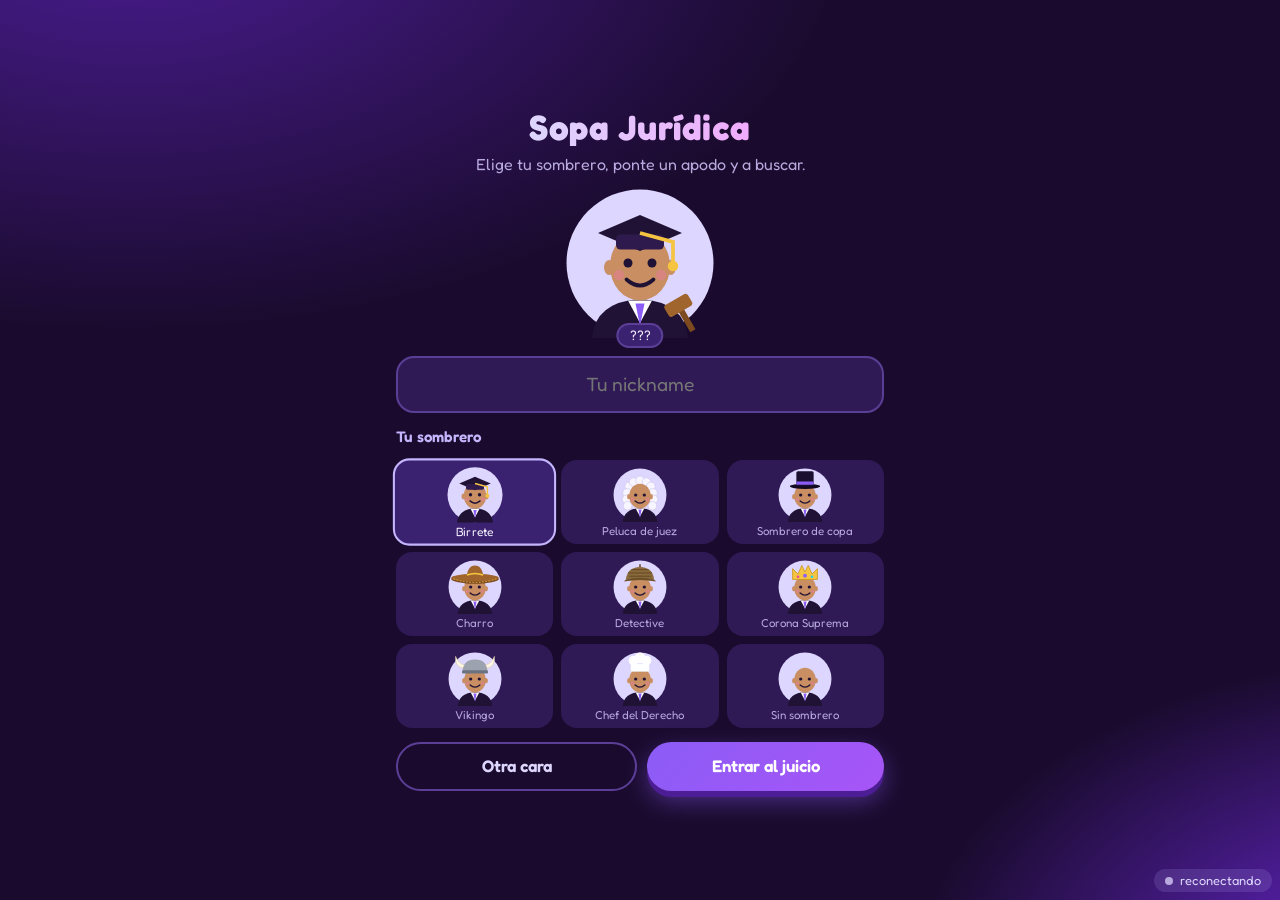
==== commit 92b725ec: "Add files via upload" ====
--- a/index.html
+++ b/index.html
@@ -44,7 +44,7 @@
 .word{background:var(--card);border:2px solid var(--line);padding:.35rem .8rem;border-radius:999px;font-weight:600;letter-spacing:1px;transition:all .5s cubic-bezier(.3,1.6,.5,1)}
 .word.got{text-decoration:line-through;opacity:.45;transform:scale(.88);border-color:var(--ok);background:rgba(52,211,153,.15)}
 .word.flash{transform:scale(1.3);background:var(--ok);color:#06281c;opacity:1;text-decoration:none}
-.toast{position:fixed;left:50%;top:42%;font-size:clamp(1.8rem,9vw,3.4rem);font-weight:700;width:92vw;text-align:center;line-height:1.05;pointer-events:none;z-index:50;text-shadow:0 4px 0 #4C1D95,0 0 30px rgba(240,171,252,.8);animation:floatUp 1.4s ease-out forwards}
+.toast{position:fixed;left:50%;top:42%;font-size:clamp(1.8rem,9vw,3.4rem);font-weight:700;width:92vw;text-align:center;line-height:1.05;pointer-events:none;z-index:50;text-shadow:0 4px 0 #4C1D95;animation:floatUp 1.4s ease-out forwards}
 .toast.bad{color:var(--err);text-shadow:0 4px 0 #4c0519}
 .toast.good{color:#fff}
 canvas#fx{position:fixed;inset:0;pointer-events:none;z-index:40}
@@ -78,14 +78,14 @@
 .wtip{min-height:3em;color:var(--muted);font-size:.95rem;padding:10px 14px;background:rgba(196,181,253,.08);border-radius:14px;width:100%;transition:opacity .4s}
 #cd{position:fixed;inset:0;z-index:85;display:none;align-items:center;justify-content:center;background:rgba(26,11,46,.82);pointer-events:none}
 #cd.on{display:flex}
-#cdTxt{font-size:clamp(4rem,30vw,11rem);font-weight:700;color:#fff;text-shadow:0 8px 0 #4C1D95,0 0 60px rgba(240,171,252,.9);text-align:center;line-height:1}
+#cdTxt{font-size:clamp(4rem,30vw,11rem);font-weight:700;color:#fff;text-shadow:0 8px 0 #4C1D95;text-align:center;line-height:1}
 #cdTxt.small{font-size:clamp(2.6rem,14vw,6rem)}
-#cdTxt.go{color:#FDE047;text-shadow:0 8px 0 #7C2D12,0 0 60px #F97316}
+#cdTxt.go{color:#FDE047;text-shadow:0 8px 0 #7C2D12}
 #cdTxt.anim{animation:cdPop .9s cubic-bezier(.2,1.6,.4,1)}
 @keyframes cdPop{0%{transform:scale(2.6);opacity:0}35%{transform:scale(.9);opacity:1}55%{transform:scale(1.05)}100%{transform:scale(1)}}
 #resetBox{position:fixed;inset:0;background:rgba(26,11,46,.88);display:none;align-items:center;justify-content:center;z-index:70;padding:16px;backdrop-filter:blur(4px)}
 #resetBox.on{display:flex}
-.board.onfire{box-shadow:inset 0 0 0 3px #FB923C,0 0 25px #F97316,0 0 60px rgba(239,68,68,.6);animation:fireGlow .35s infinite alternate}
+.board.onfire{box-shadow:inset 0 0 0 3px #FB923C,0 0 25px #F97316,0 0 60px rgba(239,68,68,.6)}
 @keyframes fireGlow{from{box-shadow:inset 0 0 0 3px #FB923C,0 0 20px #F97316,0 -10px 50px rgba(239,68,68,.5)}to{box-shadow:inset 0 0 0 3px #FDE047,0 0 35px #FB923C,0 -18px 70px rgba(239,68,68,.75)}}
 </style>
 </head>
@@ -195,11 +195,13 @@
   tip(); clearInterval(tipT); tipT = setInterval(tip, 5000);
 }
 function hideWaiting() { $('wait').classList.remove('on'); clearInterval(tipT); }
-function updateLobby() {
+let lobbyT = null;
+function updateLobby() { if (lobbyT) return; lobbyT = setTimeout(() => { lobbyT = null; updateLobbyNow(); }, 400); }
+function updateLobbyNow() {
   if (!$('wait').classList.contains('on') || !config) return;
   const list = Object.values(others).filter(p => p.round === config.round).slice(0, 40);
   $('wCount').textContent = (list.length + 1) + ' en la sala';
-  $('wList').innerHTML = list.map(p => SJ.avatarSVG(p.look, 34)).join('');
+  const h = list.map(p => SJ.avatarSVG(p.look, 34)).join(''); if ($('wList')._h !== h) { $('wList')._h = h; $('wList').innerHTML = h; }
 }
 function applyState(retained) {
   if (!joined || !puzzle) return;
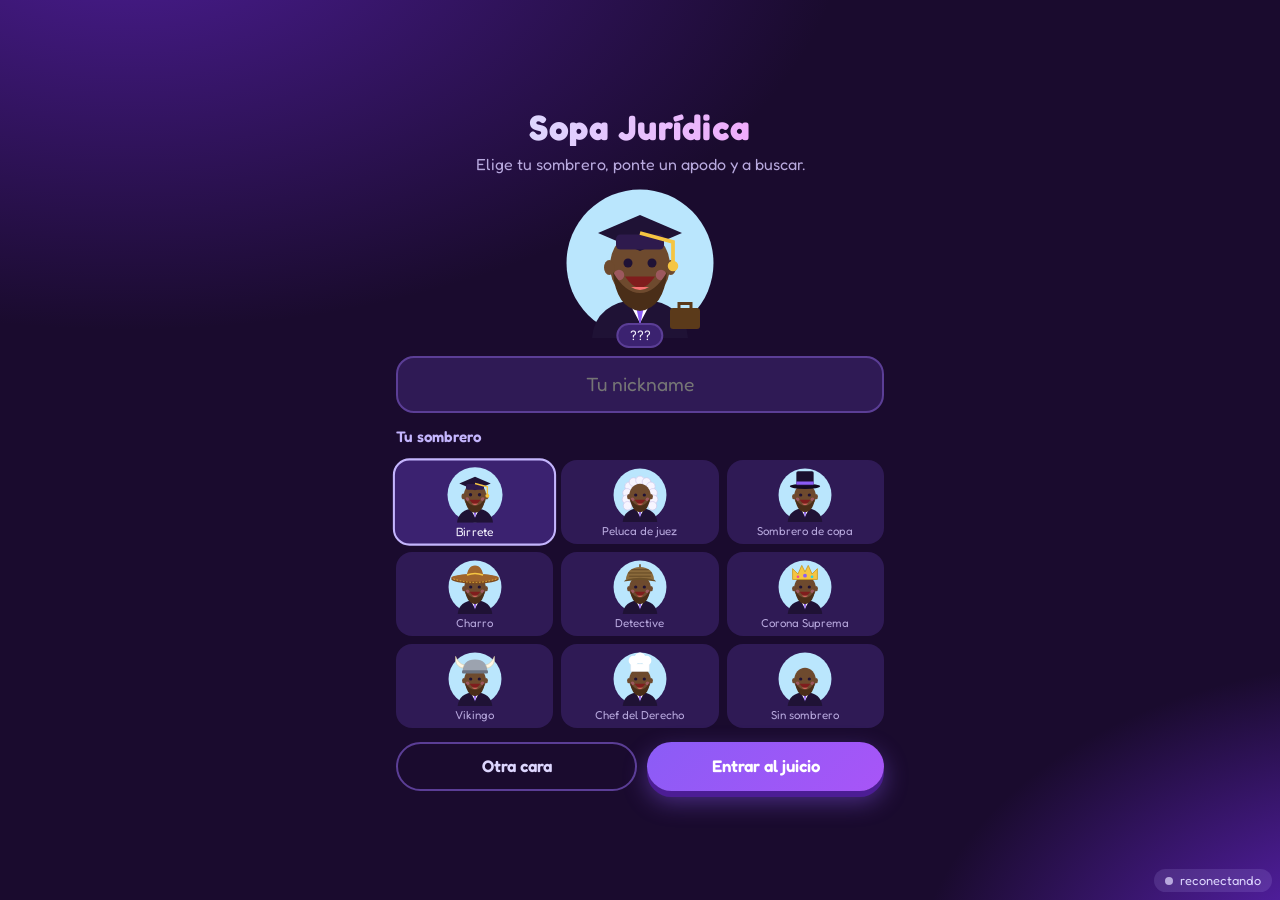
==== commit db49126b: "Add files via upload" ====
--- a/index.html
+++ b/index.html
@@ -32,6 +32,12 @@
 .top .nick{font-weight:600;white-space:nowrap;overflow:hidden;text-overflow:ellipsis}
 .bar{height:8px;background:rgba(255,255,255,.1);border-radius:9px;overflow:hidden;margin-top:4px}
 .bar i{display:block;height:100%;width:0;background:linear-gradient(90deg,var(--morado),var(--rosa));transition:width .5s}
+.segbar{display:grid;gap:2px;height:10px;margin-top:5px}
+.segbar i{border-radius:3px;background:rgba(255,255,255,.12)}
+.segbar i.on{background:linear-gradient(180deg,#C084FC,#7C3AED);animation:segIn .45s cubic-bezier(.2,1.6,.4,1)}
+.segbar.fire i.on{background:linear-gradient(180deg,#FDE047,#F97316 55%,#DC2626)}
+.segbar.done i.on{background:linear-gradient(180deg,#FDE68A,#F5C542)}
+@keyframes segIn{from{transform:scaleY(.2)}to{transform:none}}
 .clock{font-variant-numeric:tabular-nums;font-weight:600;color:var(--lila2)}
 .board{position:relative;width:100%;touch-action:none;user-select:none;-webkit-user-select:none;background:linear-gradient(160deg,#3B2270,#2A1250);border-radius:20px;padding:8px;box-shadow:inset 0 0 0 2px var(--line),0 12px 30px rgba(0,0,0,.35)}
 .grid{display:grid;gap:3px}
@@ -106,7 +112,7 @@
 <section id="game" class="screen">
   <div class="top">
     <div id="meAv"></div>
-    <div class="who"><div class="nick" id="meNick"></div><div class="bar"><i id="prog"></i></div></div>
+    <div class="who"><div class="nick" id="meNick"></div><div class="segbar" id="prog"></div></div>
     <div class="side"><div class="clock" id="clock">0:00</div><div class="rankp" id="rankp"></div></div>
     <button class="ib" id="musBtn" title="Música">&#9835;</button>
     <button class="ib" id="rstBtn" title="Reiniciar">&#8635;</button>
@@ -265,7 +271,12 @@
 function drawWords() {
   $('words').innerHTML = puzzle.words.map(w => `<span class="word ${found.has(w) ? 'got' : ''}" data-w="${w}">${w}</span>`).join('');
 }
-function updateProgress() { $('prog').style.width = (found.size / puzzle.words.length * 100) + '%'; }
+function updateProgress() {
+  const pg = $('prog'), n = puzzle.words.length;
+  if (pg.children.length !== n) { pg.style.gridTemplateColumns = `repeat(${n},1fr)`; pg.innerHTML = '<i></i>'.repeat(n); }
+  [...pg.children].forEach((seg, k) => seg.classList.toggle('on', k < found.size));
+  pg.classList.toggle('done', found.size === n);
+}
 
 /* ---------- arrastre ---------- */
 let sel = null;
@@ -341,7 +352,7 @@
   saveProgress();
   if (done) finish(); else publish();
   const recent = finds.filter(t => Date.now() - t < 30000).length;
-  if (!done && recent >= 3) { boardEl.classList.add('onfire'); clearTimeout(fireT); fireT = setTimeout(() => boardEl.classList.remove('onfire'), 8000); later(() => { ticker('¡Estás arrasando!'); SJ.sayQ('¡Estás arrasando!', 'hype', 2); }, 1300); }
+  if (!done && recent >= 3) { boardEl.classList.add('onfire'); $('prog').classList.add('fire'); clearTimeout(fireT); fireT = setTimeout(() => { boardEl.classList.remove('onfire'); $('prog').classList.remove('fire'); }, 8000); later(() => { ticker('¡Estás arrasando!'); SJ.sayQ('¡Estás arrasando!', 'hype', 2); }, 1300); }
   later(rankEvents, 1500);
 }
 function onMiss() {
